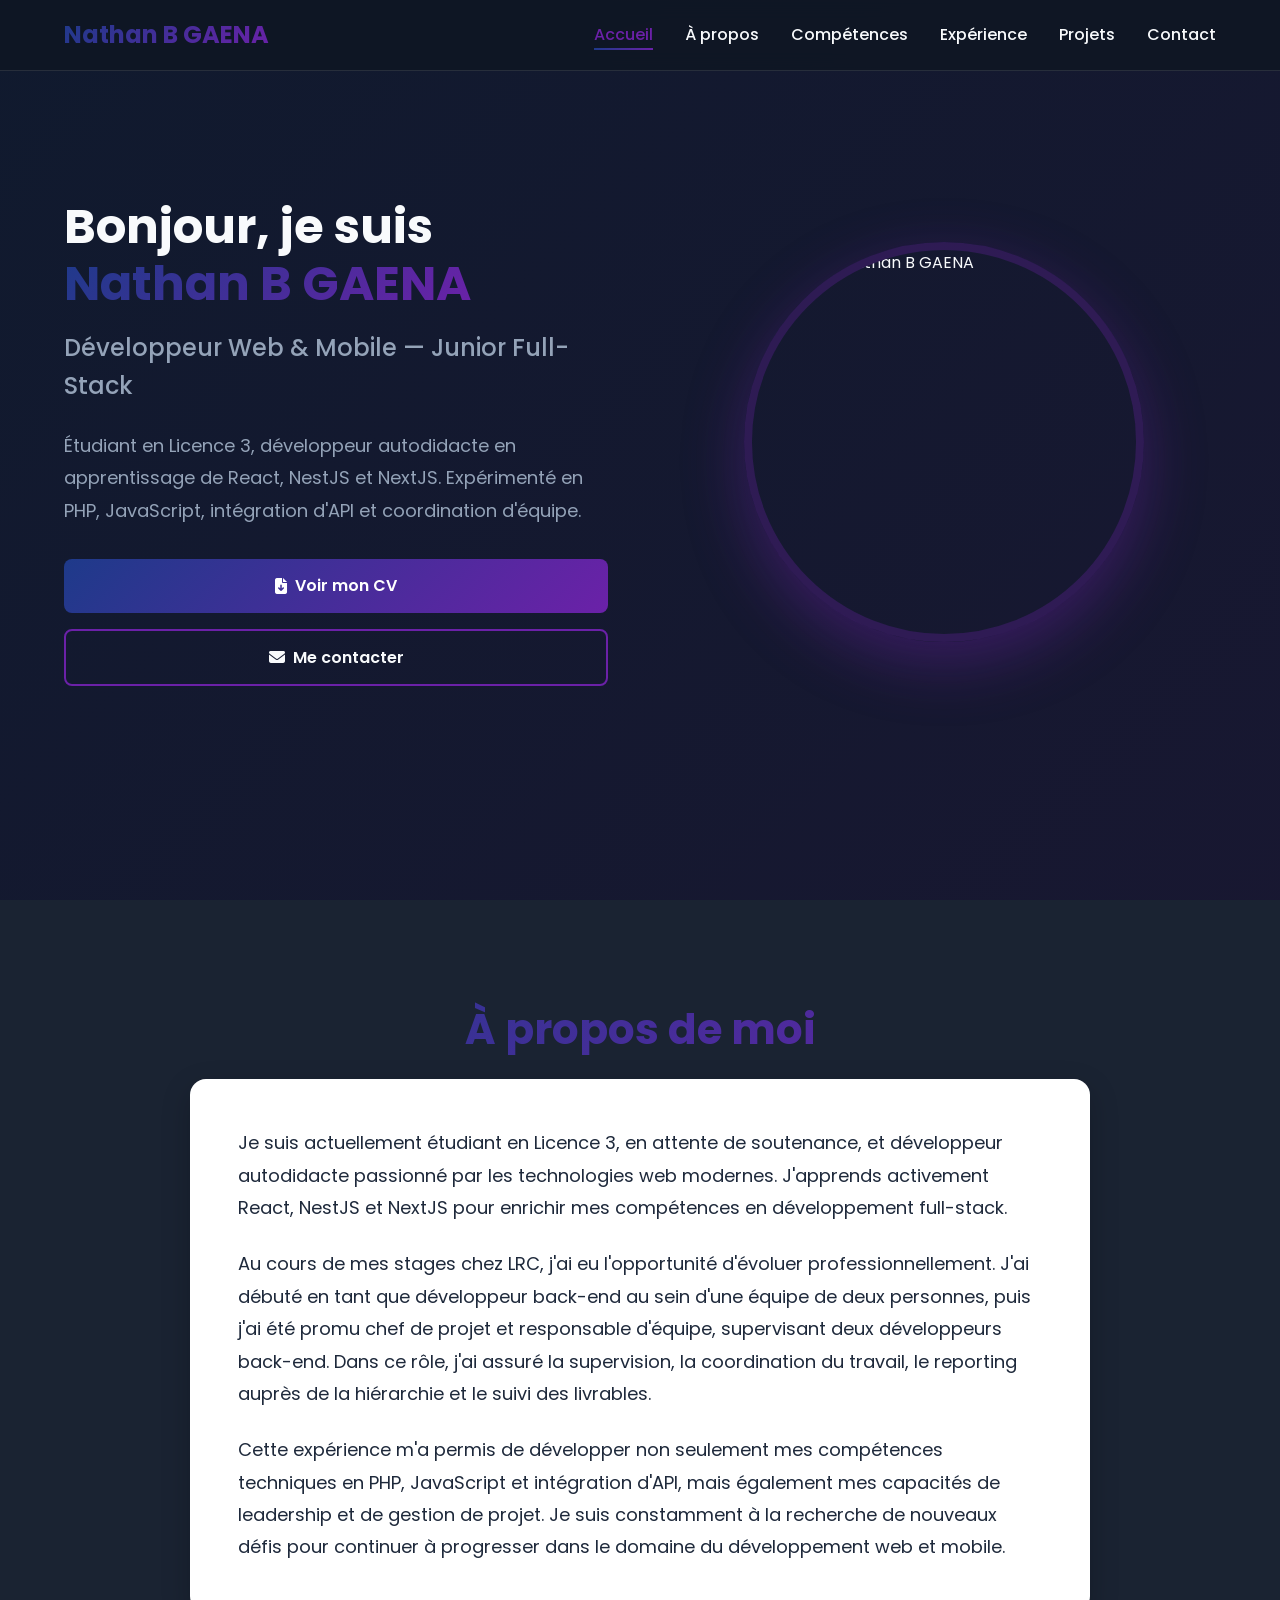
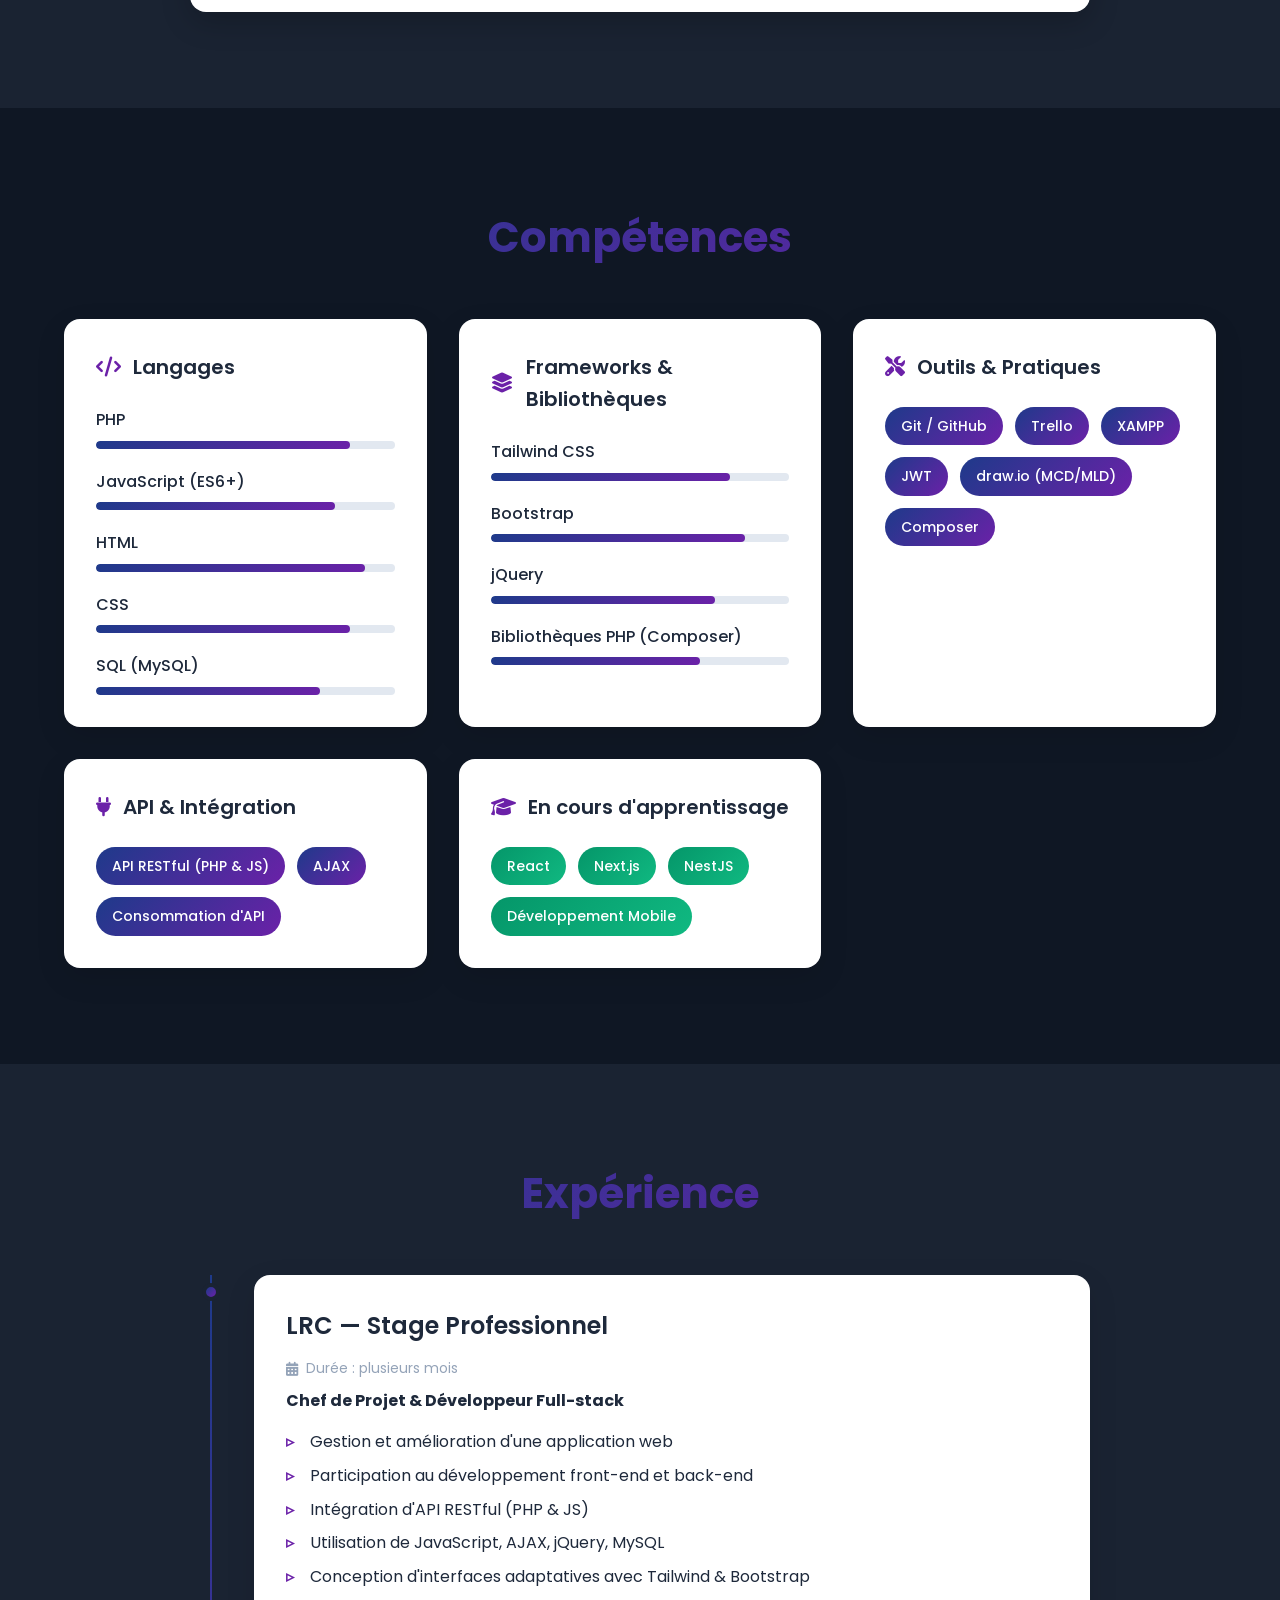
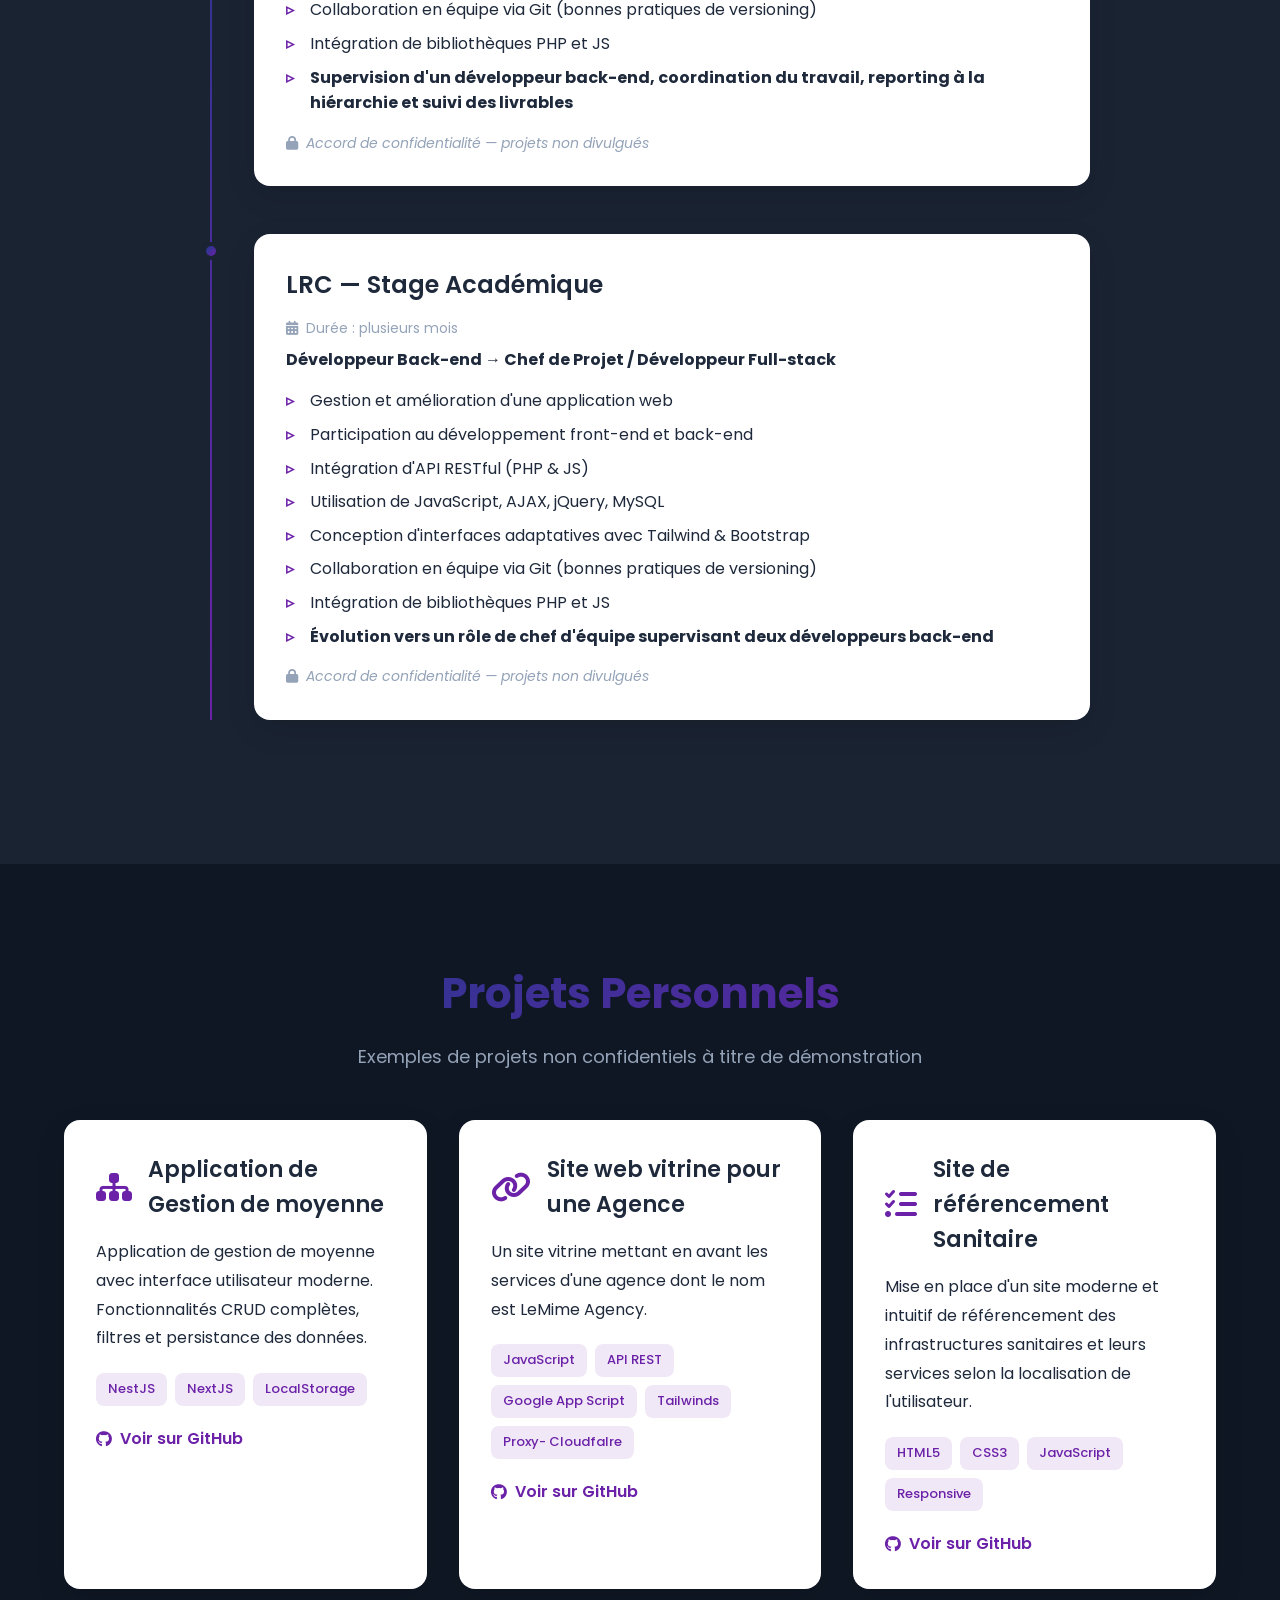
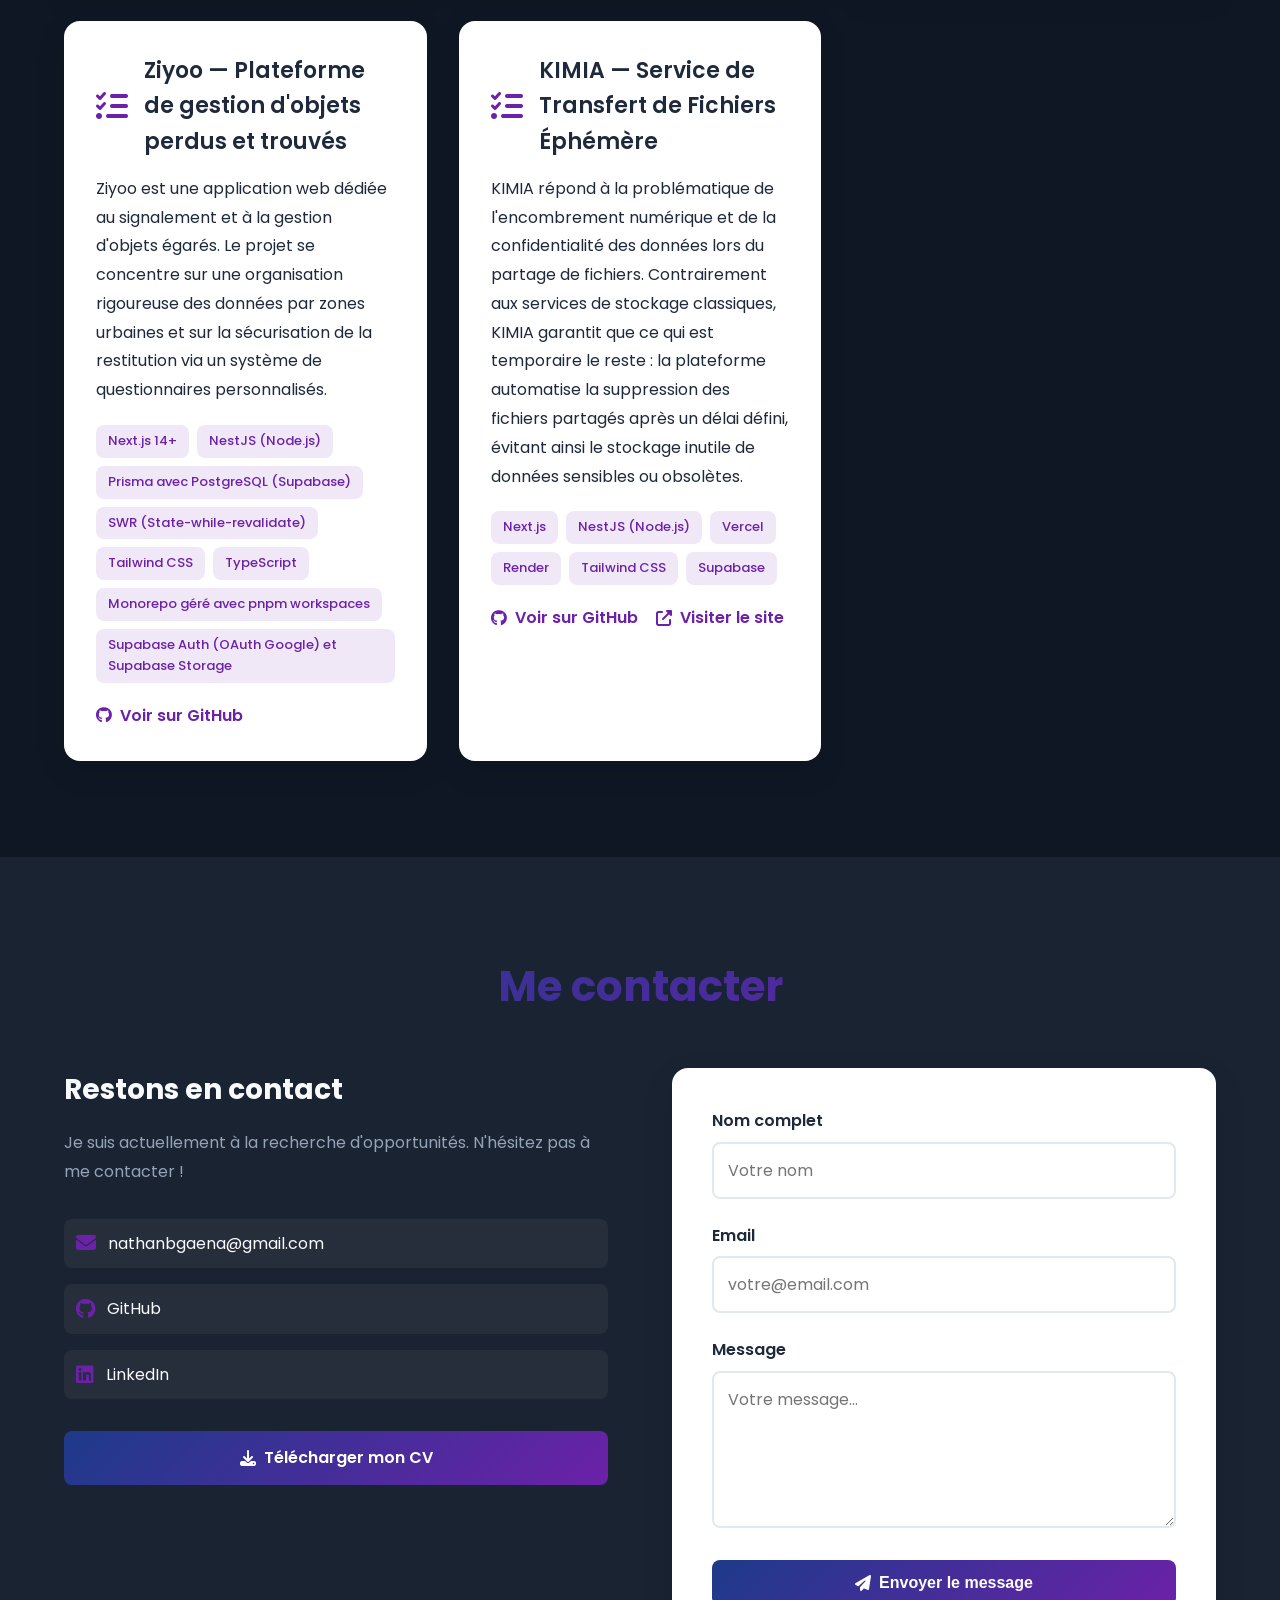
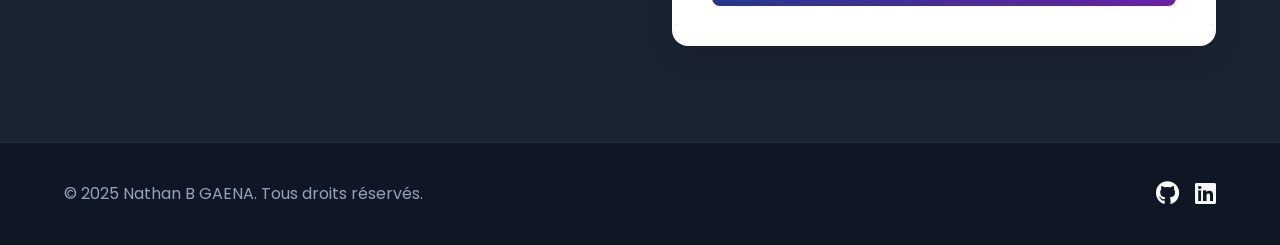
==== index.html @ 251462ca "Optimisation du SEO / ajoute de google***.thml" ====
<!DOCTYPE html>
<html lang="fr">
<head>
    <meta charset="UTF-8">
    <meta name="viewport" content="width=device-width, initial-scale=1.0">
    <meta name="description" content="Portfolio de Nathan B GAENA - Développeur Web & Mobile Junior Full-Stack. Spécialisé en React, NestJS, NextJS, PHP et JavaScript.">
    <meta name="keywords" content="développeur web, développeur mobile, full-stack, React, NestJS, NextJS, PHP, JavaScript">
    <meta name="author" content="Nathan B GAENA">
    <meta name="google-site-verification" content="6Ul3JgKovCKH7A0BV4mdTLkd-AteY-21RrnKQZnGAEY" />
    <title>Nathan B GAENA - Développeur Web & Mobile</title>

    <link rel="preconnect" href="https://fonts.googleapis.com">
    <link rel="preconnect" href="https://fonts.gstatic.com" crossorigin>
    <link href="https://fonts.googleapis.com/css2?family=Poppins:wght@300;400;500;600;700&display=swap" rel="stylesheet">

    <link rel="stylesheet" href="assets/css/styles.css">

    <link rel="stylesheet" href="https://cdnjs.cloudflare.com/ajax/libs/font-awesome/6.4.0/css/all.min.css">
</head>
<body>
    <nav class="navbar" id="navbar">
        <div class="container nav-container">
            <a href="#home" class="logo">Nathan B GAENA</a>

            <button class="hamburger" id="hamburger" aria-label="Toggle navigation menu" aria-expanded="false">
                <span></span>
                <span></span>
                <span></span>
            </button>

            <ul class="nav-menu" id="nav-menu">
                <li><a href="#home" class="nav-link active">Accueil</a></li>
                <li><a href="#about" class="nav-link">À propos</a></li>
                <li><a href="#skills" class="nav-link">Compétences</a></li>
                <li><a href="#experience" class="nav-link">Expérience</a></li>
                <li><a href="#projects" class="nav-link">Projets</a></li>
                <li><a href="#contact" class="nav-link">Contact</a></li>
            </ul>
        </div>
    </nav>

    <section id="home" class="hero">
        <div class="container hero-container">
            <div class="hero-content">
                <h1 class="hero-title">Bonjour, je suis <span class="gradient-text">Nathan B GAENA</span></h1>
                <h2 class="hero-subtitle">Développeur Web & Mobile — Junior Full-Stack</h2>
                <p class="hero-description">
                    Étudiant en Licence 3, développeur autodidacte en apprentissage de React, NestJS et NextJS.
                    Expérimenté en PHP, JavaScript, intégration d'API et coordination d'équipe.
                </p>
                <div class="hero-cta">
                    <a href="cv.pdf" class="btn btn-primary" target="_blank" rel="noopener">
                        <i class="fas fa-file-download"></i> Voir mon CV
                    </a>
                    <a href="#contact" class="btn btn-secondary">
                        <i class="fas fa-envelope"></i> Me contacter
                    </a>
                </div>
            </div>
            <div class="hero-image">
                <img src="assets/img/profile-placeholder.png" alt="Photo de Nathan B GAENA" class="profile-photo">
            </div>
        </div>
    </section>

    <section id="about" class="about">
        <div class="container">
            <h2 class="section-title">À propos de moi</h2>
            <div class="about-content">
                <div class="about-text">
                    <p>
                        Je suis actuellement étudiant en Licence 3, en attente de soutenance, et développeur autodidacte passionné
                        par les technologies web modernes. J'apprends activement React, NestJS et NextJS pour enrichir mes compétences
                        en développement full-stack.
                    </p>
                    <p>
                        Au cours de mes stages chez LRC, j'ai eu l'opportunité d'évoluer professionnellement. J'ai débuté en tant que
                        développeur back-end au sein d'une équipe de deux personnes, puis j'ai été promu chef de projet et responsable
                        d'équipe, supervisant deux développeurs back-end. Dans ce rôle, j'ai assuré la supervision, la coordination du
                        travail, le reporting auprès de la hiérarchie et le suivi des livrables.
                    </p>
                    <p>
                        Cette expérience m'a permis de développer non seulement mes compétences techniques en PHP, JavaScript et
                        intégration d'API, mais également mes capacités de leadership et de gestion de projet. Je suis constamment
                        à la recherche de nouveaux défis pour continuer à progresser dans le domaine du développement web et mobile.
                    </p>
                </div>
            </div>
        </div>
    </section>

    <section id="skills" class="skills">
        <div class="container">
            <h2 class="section-title">Compétences</h2>
            <div class="skills-grid">
                <div class="skill-category">
                    <h3><i class="fas fa-code"></i> Langages</h3>
                    <div class="skill-list">
                        <div class="skill-item">
                            <span>PHP</span>
                            <div class="skill-bar"><div class="skill-level" style="width: 85%"></div></div>
                        </div>
                        <div class="skill-item">
                            <span>JavaScript (ES6+)</span>
                            <div class="skill-bar"><div class="skill-level" style="width: 80%"></div></div>
                        </div>
                        <div class="skill-item">
                            <span>HTML</span>
                            <div class="skill-bar"><div class="skill-level" style="width: 90%"></div></div>
                        </div>
                        <div class="skill-item">
                            <span>CSS</span>
                            <div class="skill-bar"><div class="skill-level" style="width: 85%"></div></div>
                        </div>
                        <div class="skill-item">
                            <span>SQL (MySQL)</span>
                            <div class="skill-bar"><div class="skill-level" style="width: 75%"></div></div>
                        </div>
                    </div>
                </div>

                <div class="skill-category">
                    <h3><i class="fas fa-layer-group"></i> Frameworks & Bibliothèques</h3>
                    <div class="skill-list">
                        <div class="skill-item">
                            <span>Tailwind CSS</span>
                            <div class="skill-bar"><div class="skill-level" style="width: 80%"></div></div>
                        </div>
                        <div class="skill-item">
                            <span>Bootstrap</span>
                            <div class="skill-bar"><div class="skill-level" style="width: 85%"></div></div>
                        </div>
                        <div class="skill-item">
                            <span>jQuery</span>
                            <div class="skill-bar"><div class="skill-level" style="width: 75%"></div></div>
                        </div>
                        <div class="skill-item">
                            <span>Bibliothèques PHP (Composer)</span>
                            <div class="skill-bar"><div class="skill-level" style="width: 70%"></div></div>
                        </div>
                    </div>
                </div>

                <div class="skill-category">
                    <h3><i class="fas fa-tools"></i> Outils & Pratiques</h3>
                    <div class="skill-badges">
                        <span class="badge">Git / GitHub</span>
                        <span class="badge">Trello</span>
                        <span class="badge">XAMPP</span>
                        <span class="badge">JWT</span>
                        <span class="badge">draw.io (MCD/MLD)</span>
                        <span class="badge">Composer</span>
                    </div>
                </div>

                <div class="skill-category">
                    <h3><i class="fas fa-plug"></i> API & Intégration</h3>
                    <div class="skill-badges">
                        <span class="badge">API RESTful (PHP & JS)</span>
                        <span class="badge">AJAX</span>
                        <span class="badge">Consommation d'API</span>
                    </div>
                </div>

                <div class="skill-category">
                    <h3><i class="fas fa-graduation-cap"></i> En cours d'apprentissage</h3>
                    <div class="skill-badges learning">
                        <span class="badge">React</span>
                        <span class="badge">Next.js</span>
                        <span class="badge">NestJS</span>
                        <span class="badge">Développement Mobile</span>
                    </div>
                </div>
            </div>
        </div>
    </section>

    <section id="experience" class="experience">
        <div class="container">
            <h2 class="section-title">Expérience</h2>
            <div class="timeline">
                <div class="timeline-item">
                    <div class="timeline-marker"></div>
                    <div class="timeline-content">
                        <h3>LRC — Stage Professionnel</h3>
                        <p class="timeline-period"><i class="fas fa-calendar-alt"></i> Durée : plusieurs mois</p>
                        <p class="timeline-role"><strong>Chef de Projet & Développeur Full-stack</strong></p>
                        <ul class="timeline-tasks">
                            <li>Gestion et amélioration d'une application web</li>
                            <li>Participation au développement front-end et back-end</li>
                            <li>Intégration d'API RESTful (PHP & JS)</li>
                            <li>Utilisation de JavaScript, AJAX, jQuery, MySQL</li>
                            <li>Conception d'interfaces adaptatives avec Tailwind & Bootstrap</li>
                            <li>Collaboration en équipe via Git (bonnes pratiques de versioning)</li>
                            <li>Intégration de bibliothèques PHP et JS</li>
                            <li><strong>Supervision d'un développeur back-end, coordination du travail, reporting à la hiérarchie et suivi des livrables</strong></li>
                        </ul>
                        <p class="confidential-note"><i class="fas fa-lock"></i> Accord de confidentialité — projets non divulgués</p>
                    </div>
                </div>

                <div class="timeline-item">
                    <div class="timeline-marker"></div>
                    <div class="timeline-content">
                        <h3>LRC — Stage Académique</h3>
                        <p class="timeline-period"><i class="fas fa-calendar-alt"></i> Durée : plusieurs mois</p>
                        <p class="timeline-role"><strong>Développeur Back-end → Chef de Projet / Développeur Full-stack</strong></p>
                        <ul class="timeline-tasks">
                            <li>Gestion et amélioration d'une application web</li>
                            <li>Participation au développement front-end et back-end</li>
                            <li>Intégration d'API RESTful (PHP & JS)</li>
                            <li>Utilisation de JavaScript, AJAX, jQuery, MySQL</li>
                            <li>Conception d'interfaces adaptatives avec Tailwind & Bootstrap</li>
                            <li>Collaboration en équipe via Git (bonnes pratiques de versioning)</li>
                            <li>Intégration de bibliothèques PHP et JS</li>
                            <li><strong>Évolution vers un rôle de chef d'équipe supervisant deux développeurs back-end</strong></li>
                        </ul>
                        <p class="confidential-note"><i class="fas fa-lock"></i> Accord de confidentialité — projets non divulgués</p>
                    </div>
                </div>
            </div>
        </div>
    </section>

    <section id="projects" class="projects">
        <div class="container">
            <h2 class="section-title">Projets Personnels</h2>
            <p class="section-subtitle">Exemples de projets non confidentiels à titre de démonstration</p>
            <div class="projects-grid">
                <div class="project-card">
                    <div class="project-header">
                        <i class="fa-solid fa-sitemap project-icon"></i>
                        <h3>Application de Gestion de moyenne</h3>
                    </div>
                    <p class="project-description">
                        Application de gestion de moyenne avec interface utilisateur moderne. Fonctionnalités CRUD complètes,
                        filtres et persistance des données.
                    </p>
                    <div class="project-tech">
                        <span class="tech-tag">NestJS</span>
                        <span class="tech-tag">NextJS</span>
                        <span class="tech-tag">LocalStorage</span>
                    </div>
                    <a href="https://github.com/NathanBGAENA/ARIa" class="project-link" target="_blank" rel="noopener">
                        <i class="fab fa-github"></i> Voir sur GitHub
                    </a>
                </div>

                <div class="project-card">
                    <div class="project-header">
                        <i class="fa-solid fa-link project-icon"></i>
                        <h3>Site web vitrine pour une Agence</h3>
                    </div>
                    <p class="project-description">
                        Un site vitrine mettant en avant les services d'une agence dont le nom est LeMime Agency.
                    </p>
                    <div class="project-tech">
                        <span class="tech-tag">JavaScript</span>
                        <span class="tech-tag">API REST</span>
                        <span class="tech-tag">Google App Script</span>
                        <span class="tech-tag">Tailwinds</span>
                        <span class="tech-tag">Proxy- Cloudfalre</span>
                    </div>
                    <a href="https://github.com/NathanBGAENA/LeMime-Agency" class="project-link" target="_blank" rel="noopener">
                        <i class="fab fa-github"></i> Voir sur GitHub
                    </a>
                </div>

                <div class="project-card">
                    <div class="project-header">
                        <i class="fa-solid fa-list-check project-icon"></i>
                        <h3>Site de référencement Sanitaire</h3>
                    </div>
                    <p class="project-description">
                        Mise en place d'un site moderne et intuitif de référencement des infrastructures sanitaires et leurs services selon la localisation de l'utilisateur.
                    </p>
                    <div class="project-tech">
                        <span class="tech-tag">HTML5</span>
                        <span class="tech-tag">CSS3</span>
                        <span class="tech-tag">JavaScript</span>
                        <span class="tech-tag">Responsive</span>
                    </div>
                    <a href="https://github.com/NathanBGAENA/Santec" class="project-link" target="_blank" rel="noopener">
                        <i class="fab fa-github"></i> Voir sur GitHub
                    </a>
                </div>

                <div class="project-card">
                    <div class="project-header">
                        <i class="fa-solid fa-list-check project-icon"></i>
                        <h3>Ziyoo — Plateforme de gestion d'objets perdus et trouvés</h3>
                    </div>
                    <p class="project-description">
                        Ziyoo est une application web dédiée au signalement et à la gestion d'objets égarés. Le projet se concentre sur une organisation rigoureuse des données par zones urbaines et sur la sécurisation de la restitution via un système de questionnaires personnalisés.
                    </p>
                    <div class="project-tech">
                        <span class="tech-tag">Next.js 14+</span>
                        <span class="tech-tag">NestJS (Node.js)</span>
                        <span class="tech-tag">Prisma avec PostgreSQL (Supabase)</span>
                        <span class="tech-tag">SWR (State-while-revalidate)</span>
                        <span class="tech-tag">Tailwind CSS</span>
                        <span class="tech-tag">TypeScript</span>
                        <span class="tech-tag">Monorepo géré avec pnpm workspaces</span>
                        <span class="tech-tag">Supabase Auth (OAuth Google) et Supabase Storage</span>
                    </div>
                    <a href="https://github.com/NathanBGAENA/ziyoo" class="project-link" target="_blank" rel="noopener">
                        <i class="fab fa-github"></i> Voir sur GitHub
                    </a>
                </div>

                <div class="project-card">
                    <div class="project-header">
                        <i class="fa-solid fa-list-check project-icon"></i>
                        <h3>KIMIA — Service de Transfert de Fichiers Éphémère</h3>
                    </div>
                    <p class="project-description">
                        KIMIA répond à la problématique de l'encombrement numérique et de la confidentialité des données lors du partage de fichiers. Contrairement aux services de stockage classiques, KIMIA garantit que ce qui est temporaire le reste : la plateforme automatise la suppression des fichiers partagés après un délai défini, évitant ainsi le stockage inutile de données sensibles ou obsolètes.
                    </p>
                    <div class="project-tech">
                        <span class="tech-tag">Next.js</span>
                        <span class="tech-tag">NestJS (Node.js)</span>
                        <span class="tech-tag">Vercel</span>
                        <span class="tech-tag">Render</span>
                        <span class="tech-tag">Tailwind CSS</span>
                        <span class="tech-tag">Supabase</span>
                    </div>
                    <div class="project-link-contener">
                        <a href="https://github.com/NathanBGAENA/kimia" class="project-link" target="_blank" rel="noopener">
                            <i class="fab fa-github"></i> Voir sur GitHub
                        </a>
                        <a href="https://kimiacg.vercel.app/" class="project-link" target="_blank" rel="noopener">
                            <i class="fa-solid fa-up-right-from-square"></i> Visiter le site
                        </a>
                    </div>
                </div>
            </div>
        </div>
    </section>

    <section id="contact" class="contact">
        <div class="container">
            <h2 class="section-title">Me contacter</h2>
            <div class="contact-container">
                <div class="contact-info">
                    <h3>Restons en contact</h3>
                    <p>Je suis actuellement à la recherche d'opportunités. N'hésitez pas à me contacter !</p>

                    <div class="contact-details">
                        <a href="mailto:nathanbgaena@gmail.com" class="contact-item">
                            <i class="fas fa-envelope"></i>
                            <span>nathanbgaena@gmail.com</span>
                        </a>
                        <a href="https://github.com/NathanBGAENA" target="_blank" rel="noopener" class="contact-item">
                            <i class="fab fa-github"></i>
                            <span>GitHub</span>
                        </a>
                        <a href="www.linkedin.com/in/nathanbgaena" target="_blank" rel="noopener" class="contact-item">
                            <i class="fab fa-linkedin"></i>
                            <span>LinkedIn</span>
                        </a>
                    </div>

                    <a href="cv.pdf" class="btn btn-primary" target="_blank" rel="noopener">
                        <i class="fas fa-download"></i> Télécharger mon CV
                    </a>
                </div>

                <form class="contact-form" id="contact-form">
                    <div class="form-group">
                        <label for="name">Nom complet</label>
                        <input type="text" id="name" name="name" required placeholder="Votre nom">
                        <span class="error-message" id="name-error"></span>
                    </div>

                    <div class="form-group">
                        <label for="email">Email</label>
                        <input type="email" id="email" name="email" required placeholder="votre@email.com">
                        <span class="error-message" id="email-error"></span>
                    </div>

                    <div class="form-group">
                        <label for="message">Message</label>
                        <textarea id="message" name="message" rows="5" required placeholder="Votre message..."></textarea>
                        <span class="error-message" id="message-error"></span>
                    </div>

                    <button type="submit" class="btn btn-primary" id="btn_envoyer">
                        <div id="contener_btn" class="btn" style="padding: 0 !important;">
                            <i class="fas fa-paper-plane"></i> Envoyer le message
                        </div>

                        <div id="contener_loader">
                            <div class="loader">
                                <span class="bar"></span>
                                <span class="bar"></span>
                                <span class="bar"></span>
                            </div>
                        </div>
                    </button>

                    <div class="form-success" id="form-success">
                        <div id="contener_response_api" class="contener_response_api">
                            <i class="fas fa-check-circle success_icone" id="success_icone"></i> <span id="message_api">Message envoyé avec succès !</span>
                        </div>
                    </div>
                </form>
            </div>
        </div>
    </section>

    <footer class="footer">
        <div class="container">
            <p>&copy; 2025 Nathan B GAENA. Tous droits réservés.</p>
            <div class="footer-links">
                <a href="https://github.com/NathanBGAENA" target="_blank" rel="noopener" aria-label="GitHub">
                    <i class="fab fa-github"></i>
                </a>
                <a href="www.linkedin.com/in/nathanbgaena" target="_blank" rel="noopener" aria-label="LinkedIn">
                    <i class="fab fa-linkedin"></i>
                </a>
            </div>
        </div>
    </footer>

    <script>
        fetch('./personSchema.json')
            .then(response => response.json())
            .then(data => {
            const script = document.createElement('script');
            script.type = 'application/ld+json';
            script.text = JSON.stringify(data);
            document.head.appendChild(script);
        });
    </script>
    <script type="module" src="assets/js/jquery-3.7.1.min.js"></script>
    <script type="module" src="assets/js/main.js"></script>
</body>
</html>
---- assets/css/styles.css ----
:root {
    --bg: #0f1724;
    --bg-light: #1a2332;
    --card-bg: #ffffff;
    --accent: #1e3a8a;
    --accent-purple: #6b21a8;
    --text-light: #f8fafc;
    --text-dark: #1e293b;
    --text-muted: #94a3b8;
    --border: #e2e8f0;
    --shadow: rgba(0, 0, 0, 0.1);
    --shadow-lg: rgba(0, 0, 0, 0.2);
}

* {
    margin: 0;
    padding: 0;
    box-sizing: border-box;
}

html {
    scroll-behavior: smooth;
}

body {
    font-family: 'Poppins', -apple-system, BlinkMacSystemFont, 'Segoe UI', sans-serif;
    background-color: var(--bg);
    color: var(--text-light);
    line-height: 1.6;
    overflow-x: hidden;
}

.container {
    max-width: 1200px;
    margin: 0 auto;
    padding: 0 24px;
}

.navbar {
    position: fixed;
    top: 0;
    left: 0;
    right: 0;
    background: rgba(15, 23, 36, 0.95);
    backdrop-filter: blur(10px);
    z-index: 1000;
    padding: 16px 0;
    border-bottom: 1px solid rgba(255, 255, 255, 0.1);
    transition: all 0.3s ease;
}

.navbar.scrolled {
    box-shadow: 0 4px 12px rgba(0, 0, 0, 0.3);
}

.nav-container {
    display: flex;
    justify-content: space-between;
    align-items: center;
}

.logo {
    font-size: 24px;
    font-weight: 700;
    background: linear-gradient(135deg, #1e3a8a 0%, #6b21a8 100%);
    -webkit-background-clip: text;
    -webkit-text-fill-color: transparent;
    background-clip: text;
    text-decoration: none;
}

.nav-menu {
    display: flex;
    list-style: none;
    gap: 32px;
}

.nav-link {
    color: var(--text-light);
    text-decoration: none;
    font-weight: 500;
    transition: color 0.3s ease;
    position: relative;
}

.nav-link::after {
    content: '';
    position: absolute;
    bottom: -4px;
    left: 0;
    width: 0;
    height: 2px;
    background: linear-gradient(135deg, #1e3a8a 0%, #6b21a8 100%);
    transition: width 0.3s ease;
}

.nav-link:hover::after,
.nav-link.active::after {
    width: 100%;
}

.nav-link:hover,
.nav-link.active {
    color: var(--accent-purple);
}

.hamburger {
    display: none;
    flex-direction: column;
    gap: 6px;
    background: transparent;
    border: none;
    cursor: pointer;
    padding: 8px;
}

.hamburger span {
    width: 28px;
    height: 3px;
    background: var(--text-light);
    border-radius: 4px;
    transition: all 0.3s ease;
}

.hamburger.active span:nth-child(1) {
    transform: rotate(45deg) translateY(9px);
}

.hamburger.active span:nth-child(2) {
    opacity: 0;
}

.hamburger.active span:nth-child(3) {
    transform: rotate(-45deg) translateY(-9px);
}

section {
    padding: 96px 0;
    opacity: 0;
    transform: translateY(30px);
    animation: fadeUp 0.8s ease forwards;
}

@keyframes fadeUp {
    to {
        opacity: 1;
        transform: translateY(0);
    }
}

.hero {
    min-height: 100vh;
    display: flex;
    align-items: center;
    padding-top: 80px;
    background: linear-gradient(135deg, rgba(30, 58, 138, 0.1) 0%, rgba(107, 33, 168, 0.1) 100%);
}

.hero-container {
    display: grid;
    grid-template-columns: 1fr 1fr;
    gap: 64px;
    align-items: center;
}

.hero-content {
    animation-delay: 0.2s;
}

.hero-title {
    font-size: 48px;
    font-weight: 700;
    margin-bottom: 16px;
    line-height: 1.2;
}

.gradient-text {
    background: linear-gradient(135deg, #1e3a8a 0%, #6b21a8 100%);
    -webkit-background-clip: text;
    -webkit-text-fill-color: transparent;
    background-clip: text;
}

.hero-subtitle {
    font-size: 24px;
    font-weight: 500;
    color: var(--text-muted);
    margin-bottom: 24px;
}

.hero-description {
    font-size: 18px;
    color: var(--text-muted);
    margin-bottom: 32px;
    line-height: 1.8;
}

.hero-cta {
    display: flex;
    gap: 16px;
    flex-wrap: wrap;
}

.btn {
    width: 100%;
    display: inline-flex;
    justify-content: center;
    align-items: center;
    gap: 8px;
    padding: 14px 28px;
    border-radius: 8px;
    font-weight: 600;
    text-decoration: none;
    transition: all 0.3s ease;
    border: none;
    cursor: pointer;
    font-size: 16px;
}

.btn-primary {
    background: linear-gradient(135deg, #1e3a8a 0%, #6b21a8 100%);
    color: white;
}

.btn-primary:hover {
    transform: translateY(-2px);
    box-shadow: 0 8px 20px rgba(107, 33, 168, 0.3);
}

.btn-secondary {
    background: transparent;
    color: var(--text-light);
    border: 2px solid var(--accent-purple);
}

.btn-secondary:hover {
    background: var(--accent-purple);
    transform: translateY(-2px);
}

.hero-image {
    display: flex;
    justify-content: center;
    animation-delay: 0.4s;
}

.profile-photo {
    width: 400px;
    height: 400px;
    border-radius: 50%;
    object-fit: cover;
    border: 8px solid rgba(107, 33, 168, 0.3);
    box-shadow: 0 20px 60px rgba(107, 33, 168, 0.4);
}

.section-title {
    font-size: 42px;
    font-weight: 700;
    text-align: center;
    margin-bottom: 16px;
    background: linear-gradient(135deg, #1e3a8a 0%, #6b21a8 100%);
    -webkit-background-clip: text;
    -webkit-text-fill-color: transparent;
    background-clip: text;
}

.section-subtitle {
    text-align: center;
    color: var(--text-muted);
    font-size: 18px;
    margin-bottom: 48px;
}

.about {
    background: var(--bg-light);
}

.about-content {
    max-width: 900px;
    margin: 0 auto;
}

.about-text {
    background: var(--card-bg);
    padding: 48px;
    border-radius: 16px;
    box-shadow: 0 10px 30px var(--shadow-lg);
}

.about-text p {
    color: var(--text-dark);
    font-size: 18px;
    line-height: 1.8;
    margin-bottom: 24px;
}

.about-text p:last-child {
    margin-bottom: 0;
}

.skills-grid {
    display: grid;
    grid-template-columns: repeat(auto-fit, minmax(280px, 1fr));
    gap: 32px;
    margin-top: 48px;
}

.skill-category {
    background: var(--card-bg);
    padding: 32px;
    border-radius: 16px;
    box-shadow: 0 10px 30px var(--shadow);
    transition: transform 0.3s ease;
}

.skill-category:hover {
    transform: translateY(-8px);
}

.skill-category h3 {
    color: var(--text-dark);
    font-size: 20px;
    font-weight: 600;
    margin-bottom: 24px;
    display: flex;
    align-items: center;
    gap: 12px;
}

.skill-category h3 i {
    color: var(--accent-purple);
}

.skill-list {
    display: flex;
    flex-direction: column;
    gap: 20px;
}

.skill-item {
    display: flex;
    flex-direction: column;
    gap: 8px;
}

.skill-item span {
    color: var(--text-dark);
    font-weight: 500;
}

.skill-bar {
    height: 8px;
    background: #e2e8f0;
    border-radius: 8px;
    overflow: hidden;
}

.skill-level {
    height: 100%;
    background: linear-gradient(135deg, #1e3a8a 0%, #6b21a8 100%);
    border-radius: 8px;
    transition: width 1s ease;
}

.skill-badges {
    display: flex;
    flex-wrap: wrap;
    gap: 12px;
}

.badge {
    background: linear-gradient(135deg, #1e3a8a 0%, #6b21a8 100%);
    color: white;
    padding: 8px 16px;
    border-radius: 20px;
    font-size: 14px;
    font-weight: 500;
}

.learning .badge {
    background: linear-gradient(135deg, #059669 0%, #10b981 100%);
}

.experience {
    background: var(--bg-light);
}

.timeline {
    max-width: 900px;
    margin: 48px auto;
    position: relative;
}

.timeline::before {
    content: '';
    position: absolute;
    left: 20px;
    top: 0;
    bottom: 0;
    width: 2px;
    background: linear-gradient(180deg, #1e3a8a 0%, #6b21a8 100%);
}

.timeline-item {
    position: relative;
    padding-left: 64px;
    margin-bottom: 48px;
}

.timeline-marker {
    position: absolute;
    left: 12px;
    top: 8px;
    width: 18px;
    height: 18px;
    border-radius: 50%;
    background: linear-gradient(135deg, #1e3a8a 0%, #6b21a8 100%);
    border: 4px solid var(--bg-light);
}

.timeline-content {
    background: var(--card-bg);
    padding: 32px;
    border-radius: 16px;
    box-shadow: 0 10px 30px var(--shadow);
}

.timeline-content h3 {
    color: var(--text-dark);
    font-size: 24px;
    font-weight: 600;
    margin-bottom: 12px;
}

.timeline-period {
    color: var(--text-muted);
    font-size: 14px;
    margin-bottom: 8px;
    display: flex;
    align-items: center;
    gap: 8px;
}

.timeline-role {
    color: var(--text-dark);
    font-size: 16px;
    margin-bottom: 16px;
}

.timeline-tasks {
    list-style: none;
    padding-left: 0;
    margin: 16px 0;
}

.timeline-tasks li {
    color: var(--text-dark);
    padding-left: 24px;
    margin-bottom: 8px;
    position: relative;
}

.timeline-tasks li::before {
    content: '▹';
    position: absolute;
    left: 0;
    color: var(--accent-purple);
    font-weight: bold;
}

.confidential-note {
    color: var(--text-muted);
    font-size: 14px;
    font-style: italic;
    margin-top: 16px;
    display: flex;
    align-items: center;
    gap: 8px;
}

.projects-grid {
    display: grid;
    grid-template-columns: repeat(auto-fit, minmax(320px, 1fr));
    gap: 32px;
    margin-top: 48px;
}

.project-card {
    background: var(--card-bg);
    border-radius: 16px;
    padding: 32px;
    box-shadow: 0 10px 30px var(--shadow);
    transition: transform 0.3s ease, box-shadow 0.3s ease;
}

.project-card:hover {
    transform: translateY(-8px);
    box-shadow: 0 15px 40px rgba(107, 33, 168, 0.2);
}

.project-header {
    display: flex;
    align-items: center;
    gap: 16px;
    margin-bottom: 16px;
}

.project-icon {
    font-size: 32px;
    color: var(--accent-purple);
}

.project-card h3 {
    color: var(--text-dark);
    font-size: 22px;
    font-weight: 600;
}

.project-description {
    color: var(--text-dark);
    line-height: 1.8;
    margin-bottom: 20px;
}

.project-tech {
    display: flex;
    flex-wrap: wrap;
    gap: 8px;
    margin-bottom: 20px;
}

.tech-tag {
    background: rgba(107, 33, 168, 0.1);
    color: var(--accent-purple);
    padding: 6px 12px;
    border-radius: 8px;
    font-size: 13px;
    font-weight: 500;
}

.project-link-contener {
    display: inline-flex;
    align-items: center;
    gap: 18px;
    color: var(--accent-purple);
    text-decoration: none;
    font-weight: 600;
    transition: gap 0.3s ease;
}

.project-link {
    display: inline-flex;
    align-items: center;
    gap: 8px;
    color: var(--accent-purple);
    text-decoration: none;
    font-weight: 600;
    transition: gap 0.3s ease;
}

.project-link:hover {
    gap: 12px;
}

.contact {
    background: var(--bg-light);
}

.contact-container {
    display: grid;
    grid-template-columns: 1fr 1fr;
    gap: 64px;
    margin-top: 48px;
}

.contact-info h3 {
    font-size: 28px;
    margin-bottom: 16px;
}

.contact-info > p {
    color: var(--text-muted);
    margin-bottom: 32px;
    line-height: 1.8;
}

.contact-details {
    display: flex;
    flex-direction: column;
    gap: 16px;
    margin-bottom: 32px;
}

.contact-item {
    display: flex;
    align-items: center;
    gap: 12px;
    color: var(--text-light);
    text-decoration: none;
    padding: 12px;
    background: rgba(255, 255, 255, 0.05);
    border-radius: 8px;
    transition: all 0.3s ease;
}

.contact-item:hover {
    background: rgba(107, 33, 168, 0.2);
    transform: translateX(8px);
}

.contact-item i {
    font-size: 20px;
    color: var(--accent-purple);
}

.contact-form {
    background: var(--card-bg);
    padding: 40px;
    border-radius: 16px;
    box-shadow: 0 10px 30px var(--shadow);
}

.form-group {
    margin-bottom: 24px;
}

.form-group label {
    display: block;
    color: var(--text-dark);
    font-weight: 600;
    margin-bottom: 8px;
}

.form-group input,
.form-group textarea {
    width: 100%;
    padding: 14px;
    border: 2px solid var(--border);
    border-radius: 8px;
    font-family: inherit;
    font-size: 16px;
    transition: border-color 0.3s ease;
}

.form-group input:focus,
.form-group textarea:focus {
    outline: none;
    border-color: var(--accent-purple);
}

.form-group textarea {
    resize: vertical;
}

.error-message {
    color: #dc2626;
    font-size: 14px;
    margin-top: 4px;
    display: none;
}

.form-success {
    display: none;
    color: white;
    padding: 16px;
    border-radius: 8px;
    margin-top: 16px;
    align-items: center;
    /* gap: 8px; */
}

.contener_response_api{
    display: flex; 
    align-items: center; 
    gap: 8px;
}

.form-success.show {
    display: flex;
}

.footer {
    background: var(--bg);
    padding: 32px 0;
    border-top: 1px solid rgba(255, 255, 255, 0.1);
}

.footer .container {
    display: flex;
    justify-content: space-between;
    align-items: center;
}

.footer p {
    color: var(--text-muted);
}

.footer-links {
    display: flex;
    gap: 16px;
}

.footer-links a {
    color: var(--text-light);
    font-size: 24px;
    transition: color 0.3s ease, transform 0.3s ease;
}

.footer-links a:hover {
    color: var(--accent-purple);
    transform: scale(1.2);
}

@media (max-width: 768px) {
    .hamburger {
        display: flex;
    }

    .nav-menu {
        position: fixed;
        top: 70px;
        left: 0;
        right: 0;
        background: rgba(15, 23, 36, 0.98);
        flex-direction: column;
        padding: 24px;
        gap: 16px;
        transform: translateX(-100%);
        transition: transform 0.3s ease;
    }

    .nav-menu.active {
        transform: translateX(0);
    }

    .hero-container {
        grid-template-columns: 1fr;
        text-align: center;
    }

    .hero-image {
        order: -1;
    }

    .profile-photo {
        width: 280px;
        height: 280px;
    }

    .hero-title {
        font-size: 36px;
    }

    .hero-subtitle {
        font-size: 20px;
    }

    .hero-cta {
        justify-content: center;
    }

    .section-title {
        font-size: 32px;
    }

    .skills-grid {
        grid-template-columns: 1fr;
    }

    .contact-container {
        grid-template-columns: 1fr;
    }

    .projects-grid {
        grid-template-columns: 1fr;
    }

    .timeline::before {
        left: 8px;
    }

    .timeline-item {
        padding-left: 48px;
    }

    .timeline-marker {
        left: 0;
    }

    .footer .container {
        flex-direction: column;
        gap: 16px;
        text-align: center;
    }
}

@media (prefers-reduced-motion: reduce) {
    * {
        animation: none !important;
        transition: none !important;
    }
}



/* From Uiverse.io by aryamitra06 */ 
#contener_loader{
    display: none;
}
.loader {
  display: flex;
  align-items: center;
}

.bar {
  display: inline-block;
  width: 3px;
  height: 20px;
  background-color: rgba(255, 255, 255, .5);
  border-radius: 10px;
  animation: scale-up4 1s linear infinite;
}

.bar:nth-child(2) {
  height: 35px;
  margin: 0 5px;
  animation-delay: .25s;
}

.bar:nth-child(3) {
  animation-delay: .5s;
}

@keyframes scale-up4 {
  20% {
    background-color: #ffff;
    transform: scaleY(1.5);
  }

  40% {
    transform: scaleY(1);
  }
}
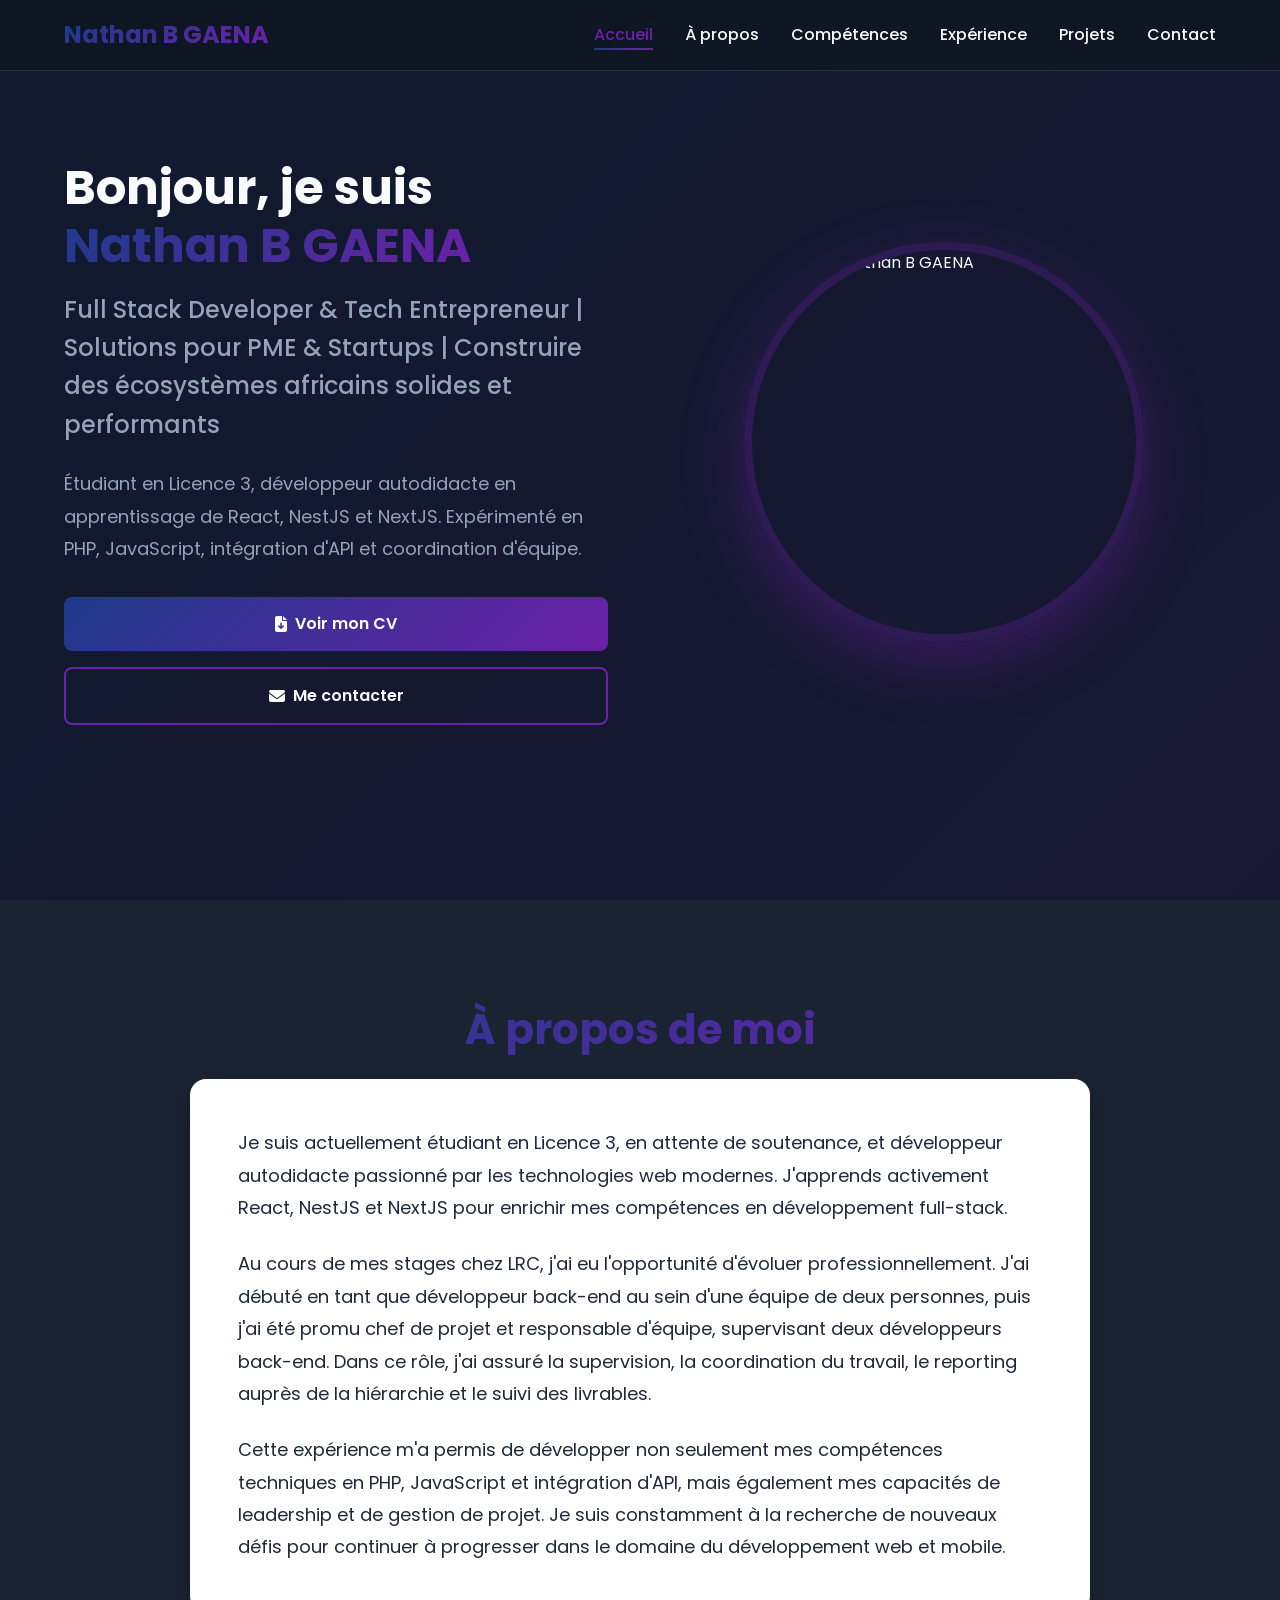
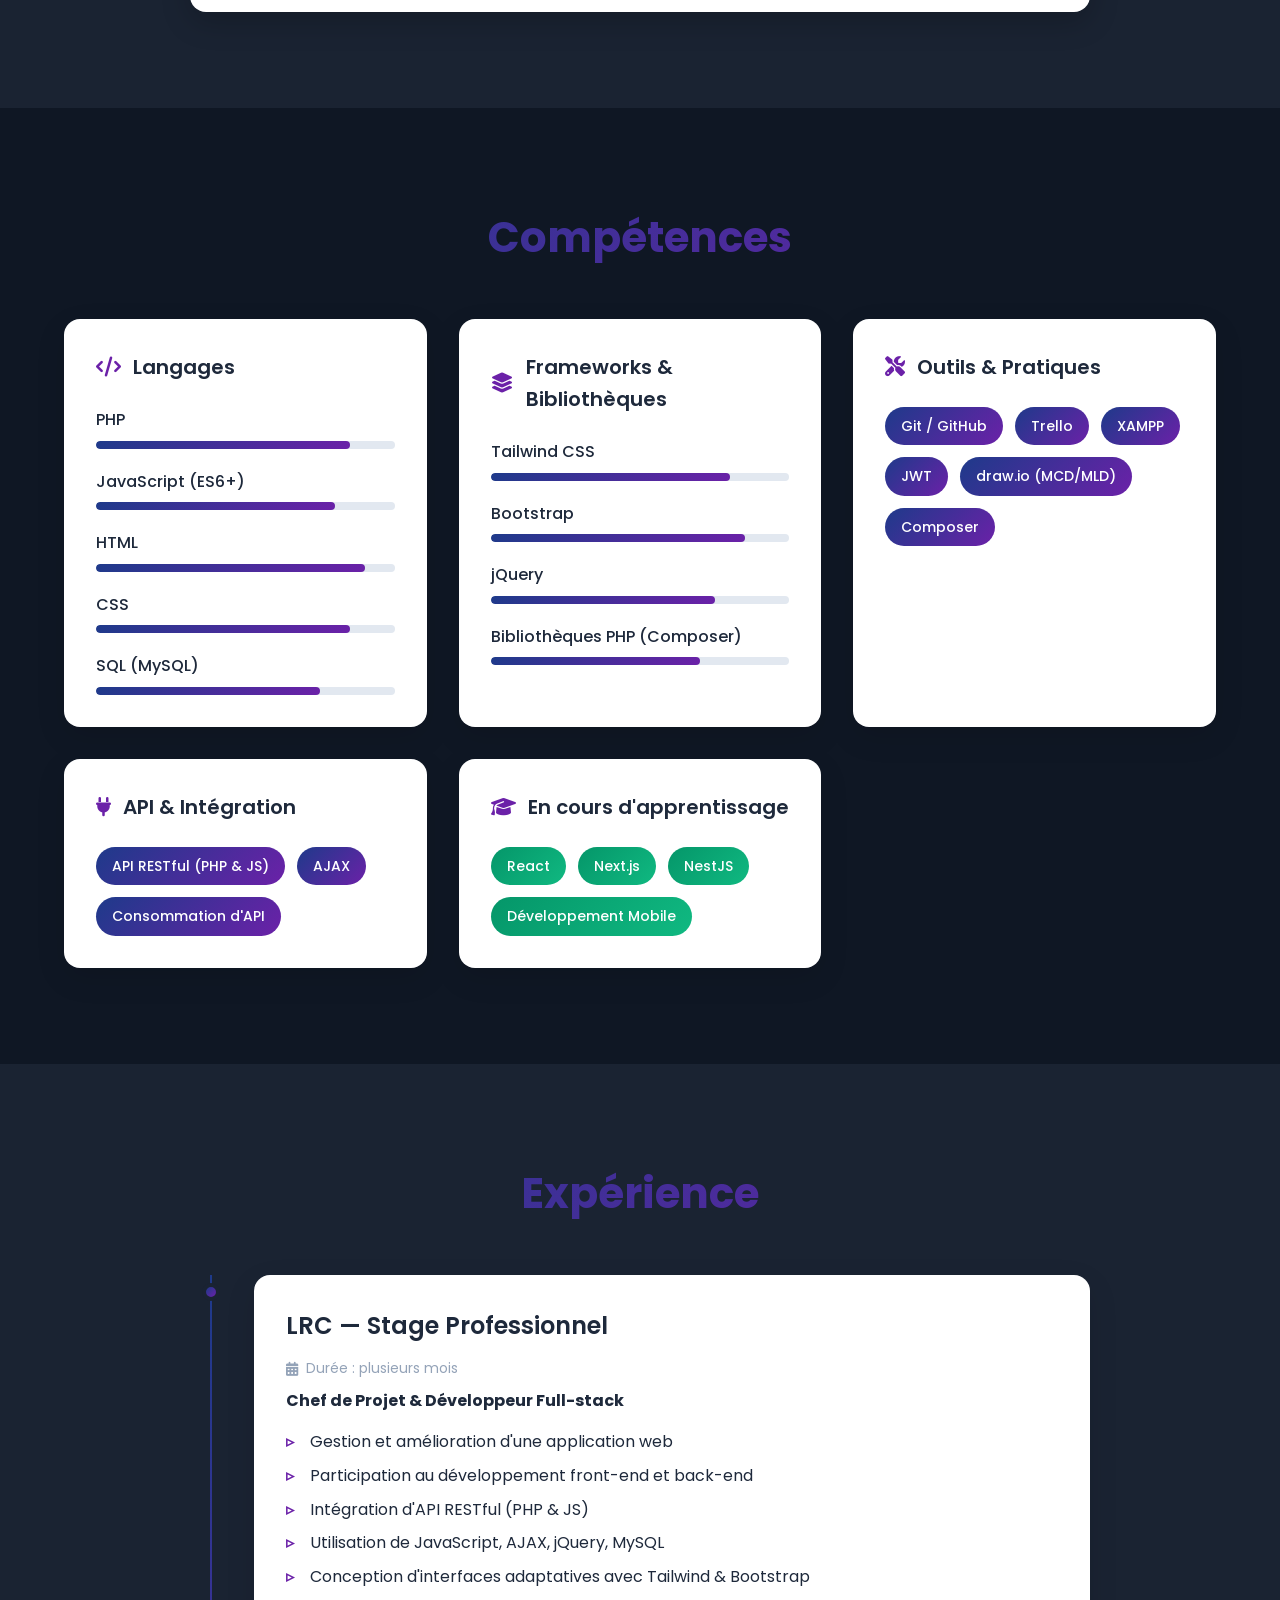
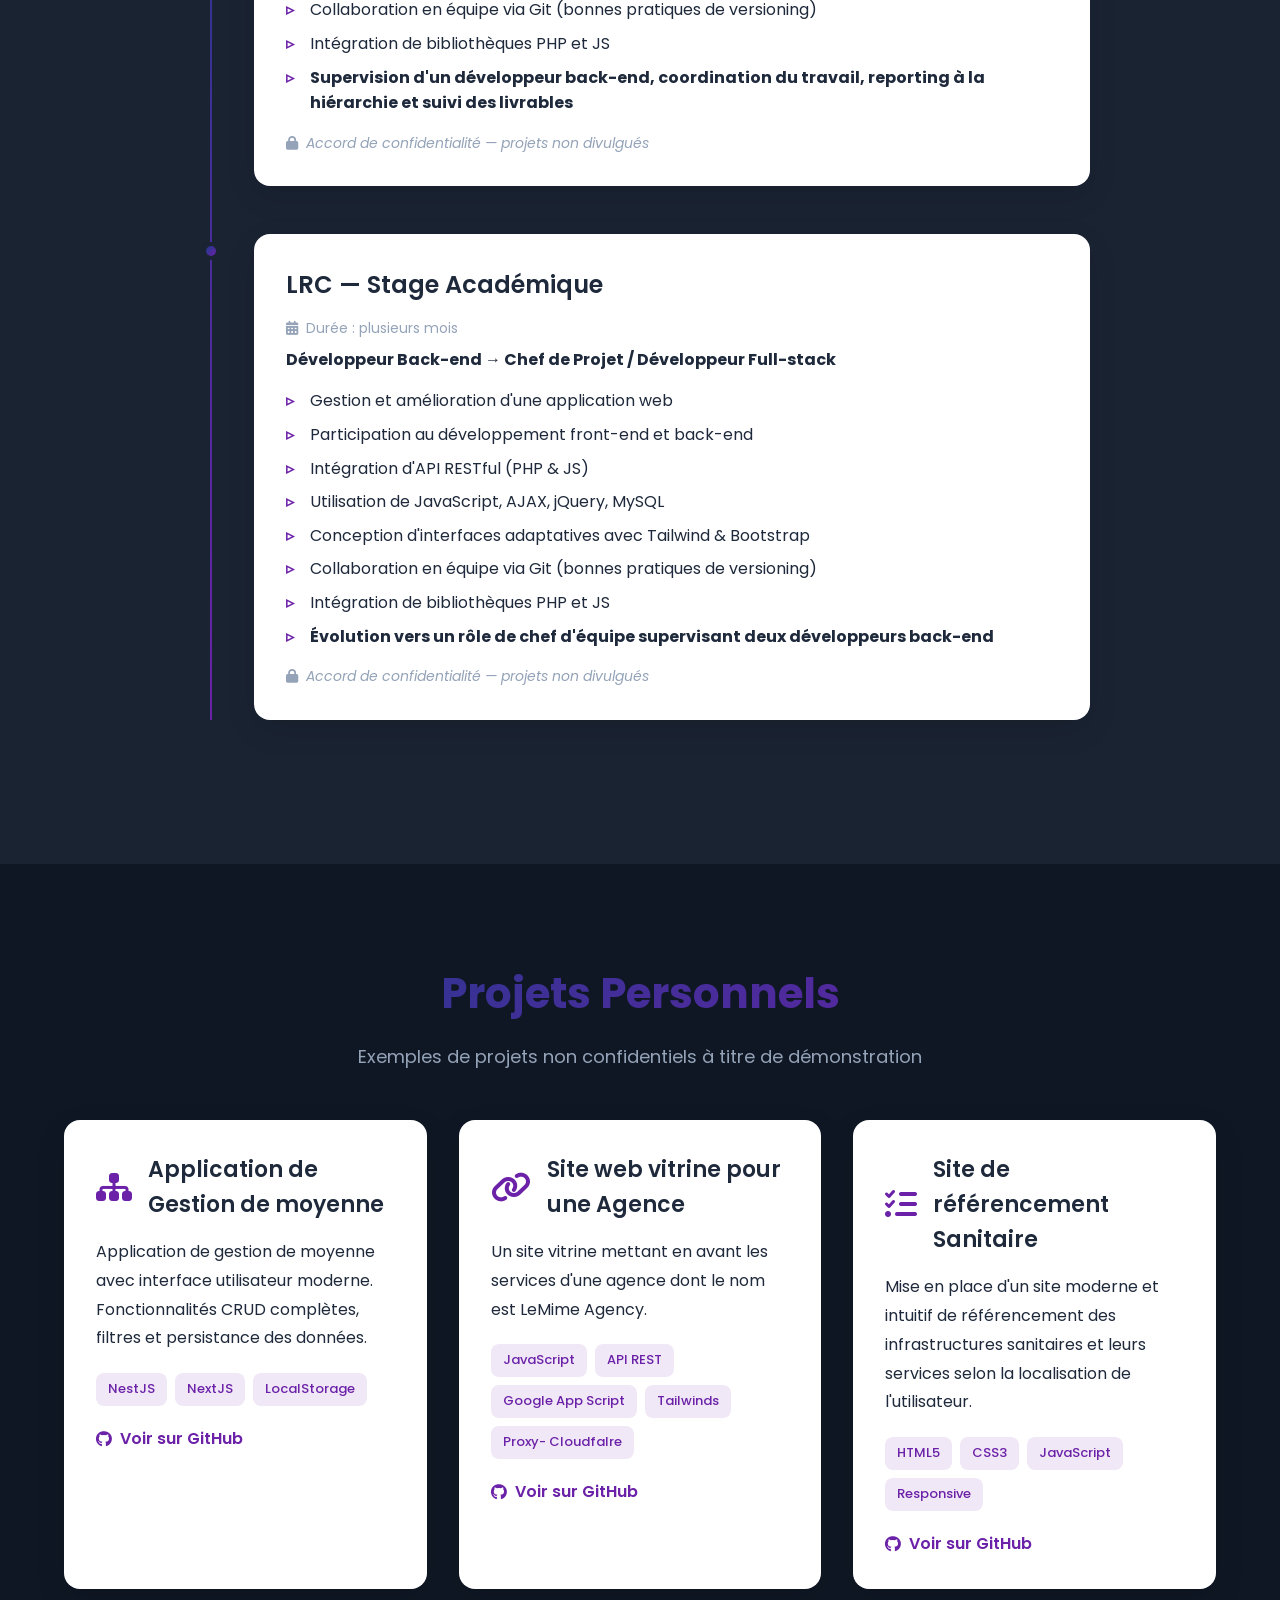
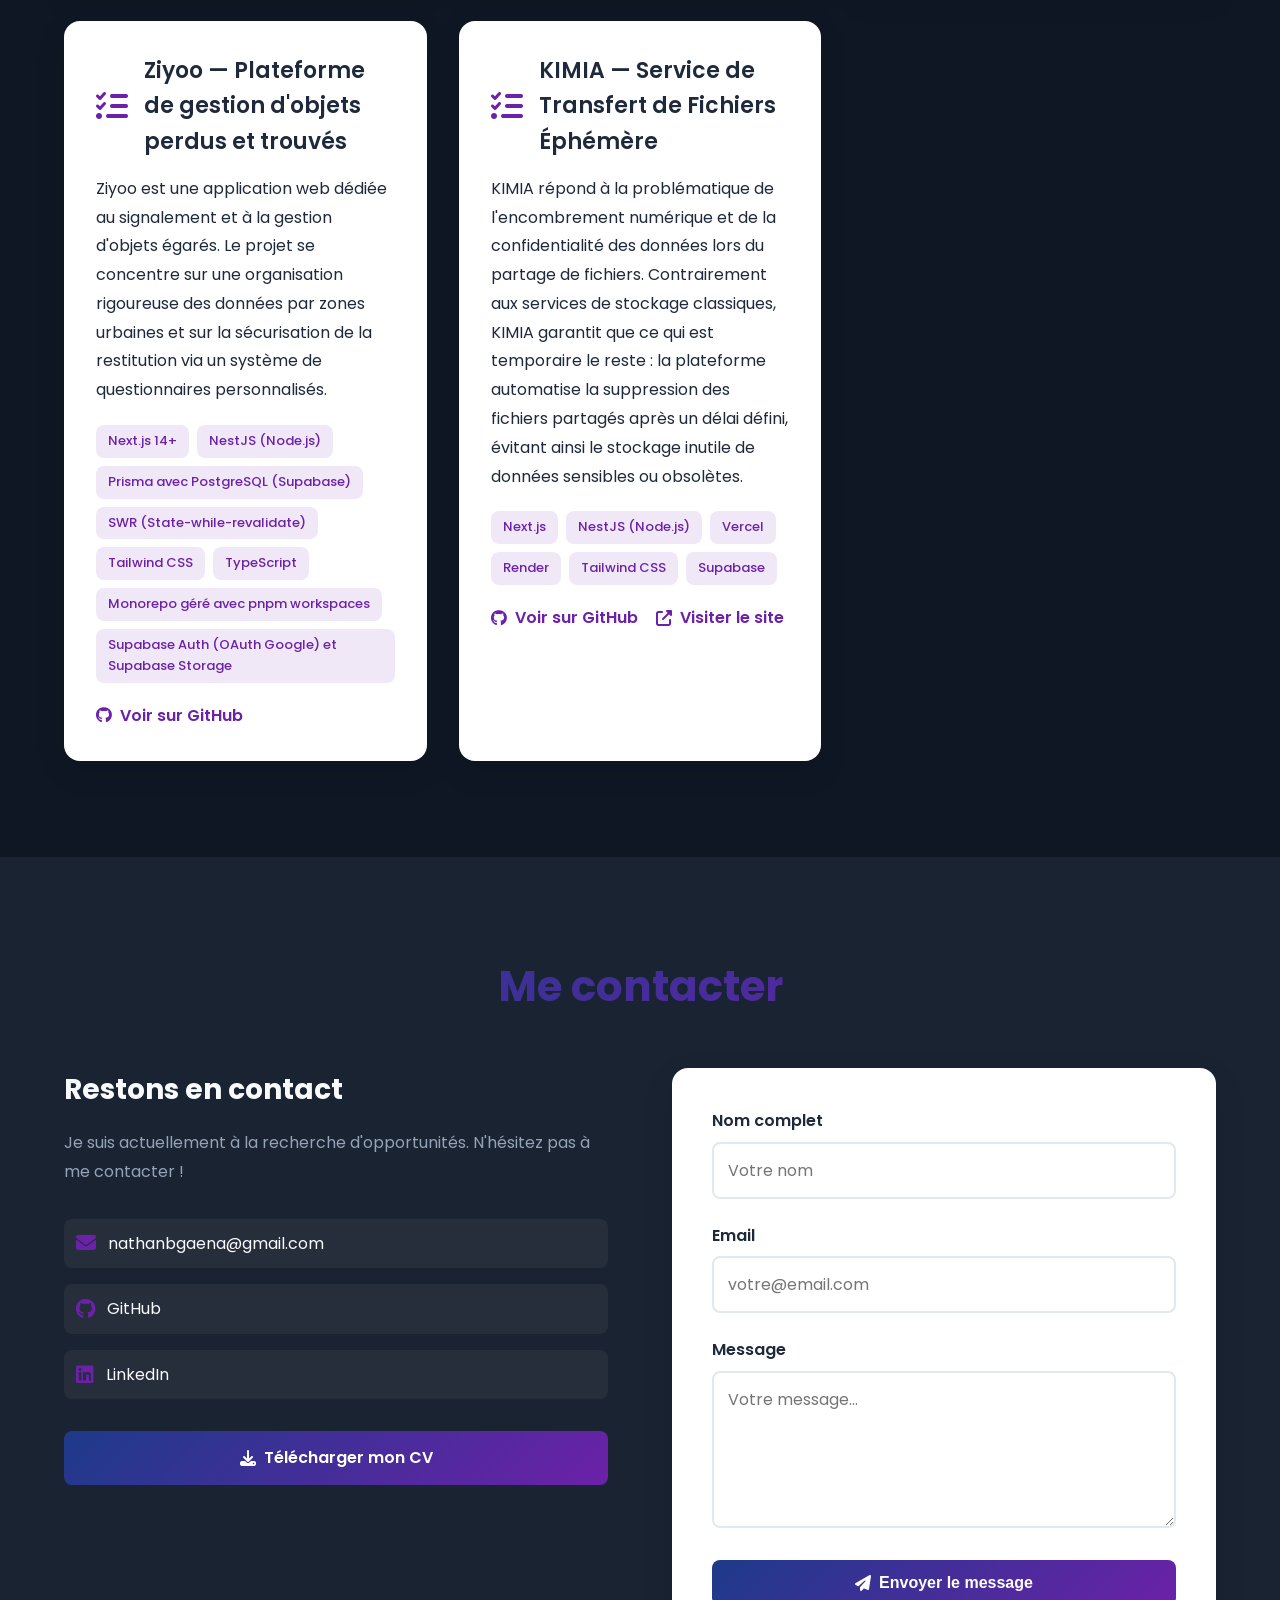
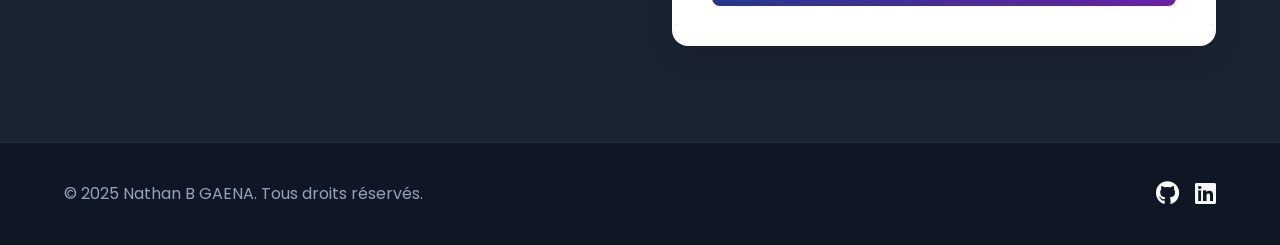
==== commit 321f82fe: "config pour apperçu de lien" ====
--- a/index.html
+++ b/index.html
@@ -1,12 +1,44 @@
 <!DOCTYPE html>
 <html lang="fr">
 <head>
+    <!-- Google Tag Manager -->
+    <script>(function(w,d,s,l,i){w[l]=w[l]||[];w[l].push({'gtm.start':
+    new Date().getTime(),event:'gtm.js'});var f=d.getElementsByTagName(s)[0],
+    j=d.createElement(s),dl=l!='dataLayer'?'&l='+l:'';j.async=true;j.src=
+    'https://www.googletagmanager.com/gtm.js?id='+i+dl;f.parentNode.insertBefore(j,f);
+    })(window,document,'script','dataLayer','GTM-MLCKQZZC');</script>
+    <!-- End Google Tag Manager -->
     <meta charset="UTF-8">
     <meta name="viewport" content="width=device-width, initial-scale=1.0">
     <meta name="description" content="Portfolio de Nathan B GAENA - Développeur Web & Mobile Junior Full-Stack. Spécialisé en React, NestJS, NextJS, PHP et JavaScript.">
     <meta name="keywords" content="développeur web, développeur mobile, full-stack, React, NestJS, NextJS, PHP, JavaScript">
     <meta name="author" content="Nathan B GAENA">
+    <!-- Google tag (gtag.js) -->
+    <script async src="https://www.googletagmanager.com/gtag/js?id=G-QJMH0TF4CR"></script>
+    <script>
+        window.dataLayer = window.dataLayer || [];
+        function gtag(){dataLayer.push(arguments);}
+        gtag('js', new Date());
+
+        gtag('config', 'G-QJMH0TF4CR');
+    </script>
     <meta name="google-site-verification" content="6Ul3JgKovCKH7A0BV4mdTLkd-AteY-21RrnKQZnGAEY" />
+
+    <meta property="og:type" content="website">
+    <meta property="og:url" content="https://nathanbgaena.github.io/Portfolio/">
+    <meta property="og:title" content="Nathan B GAENA - Full Stack Developer & Tech Entrepreneur">
+    <meta property="og:description" content="Je suis passionné par la tchnologie et habité d'un besoin de contruire des écosystèmes africains basé sur sa caulture.">
+    <meta property="og:image" content="https://nathanbgaena.github.io/Portfolio/assets/img/opengraph-image.png">
+    <meta property="og:image:width" content="1200">
+    <meta property="og:image:height" content="630">
+
+    <meta name="twitter:card" content="summary_large_image">
+    <meta name="twitter:url" content="https://nathanbgaena.github.io/Portfolio/">
+    <meta name="twitter:title" content="Nathan B GAENA - Full Stack Developer & Tech Entrepreneur">
+    <meta name="twitter:description" content="Je suis passionné par la tchnologie et habité d'un besoin de contruire des écosystèmes africains basé sur sa caulture.">
+    <meta name="twitter:image" content="https://nathanbgaena.github.io/Portfolio/assets/img/opengraph-image.png">
+
+
     <title>Nathan B GAENA - Développeur Web & Mobile</title>
 
     <link rel="preconnect" href="https://fonts.googleapis.com">
@@ -18,6 +50,10 @@
     <link rel="stylesheet" href="https://cdnjs.cloudflare.com/ajax/libs/font-awesome/6.4.0/css/all.min.css">
 </head>
 <body>
+    <!-- Google Tag Manager (noscript) -->
+    <noscript><iframe src="https://www.googletagmanager.com/ns.html?id=GTM-MLCKQZZC"
+    height="0" width="0" style="display:none;visibility:hidden"></iframe></noscript>
+    <!-- End Google Tag Manager (noscript) -->
     <nav class="navbar" id="navbar">
         <div class="container nav-container">
             <a href="#home" class="logo">Nathan B GAENA</a>
@@ -43,13 +79,13 @@
         <div class="container hero-container">
             <div class="hero-content">
                 <h1 class="hero-title">Bonjour, je suis <span class="gradient-text">Nathan B GAENA</span></h1>
-                <h2 class="hero-subtitle">Développeur Web & Mobile — Junior Full-Stack</h2>
+                <h2 class="hero-subtitle">Full Stack Developer & Tech Entrepreneur | Solutions pour PME & Startups | Construire des écosystèmes africains solides et performants</h2>
                 <p class="hero-description">
                     Étudiant en Licence 3, développeur autodidacte en apprentissage de React, NestJS et NextJS.
                     Expérimenté en PHP, JavaScript, intégration d'API et coordination d'équipe.
                 </p>
                 <div class="hero-cta">
-                    <a href="cv.pdf" class="btn btn-primary" target="_blank" rel="noopener">
+                    <a href="cv.pdf" id="   " class="btn btn-primary" target="_blank" rel="noopener">
                         <i class="fas fa-file-download"></i> Voir mon CV
                     </a>
                     <a href="#contact" class="btn btn-secondary">
@@ -360,7 +396,7 @@
                         </a>
                     </div>
 
-                    <a href="cv.pdf" class="btn btn-primary" target="_blank" rel="noopener">
+                    <a href="cv.pdf" id="mon_cv" class="btn btn-primary" target="_blank" rel="noopener">
                         <i class="fas fa-download"></i> Télécharger mon CV
                     </a>
                 </div>
